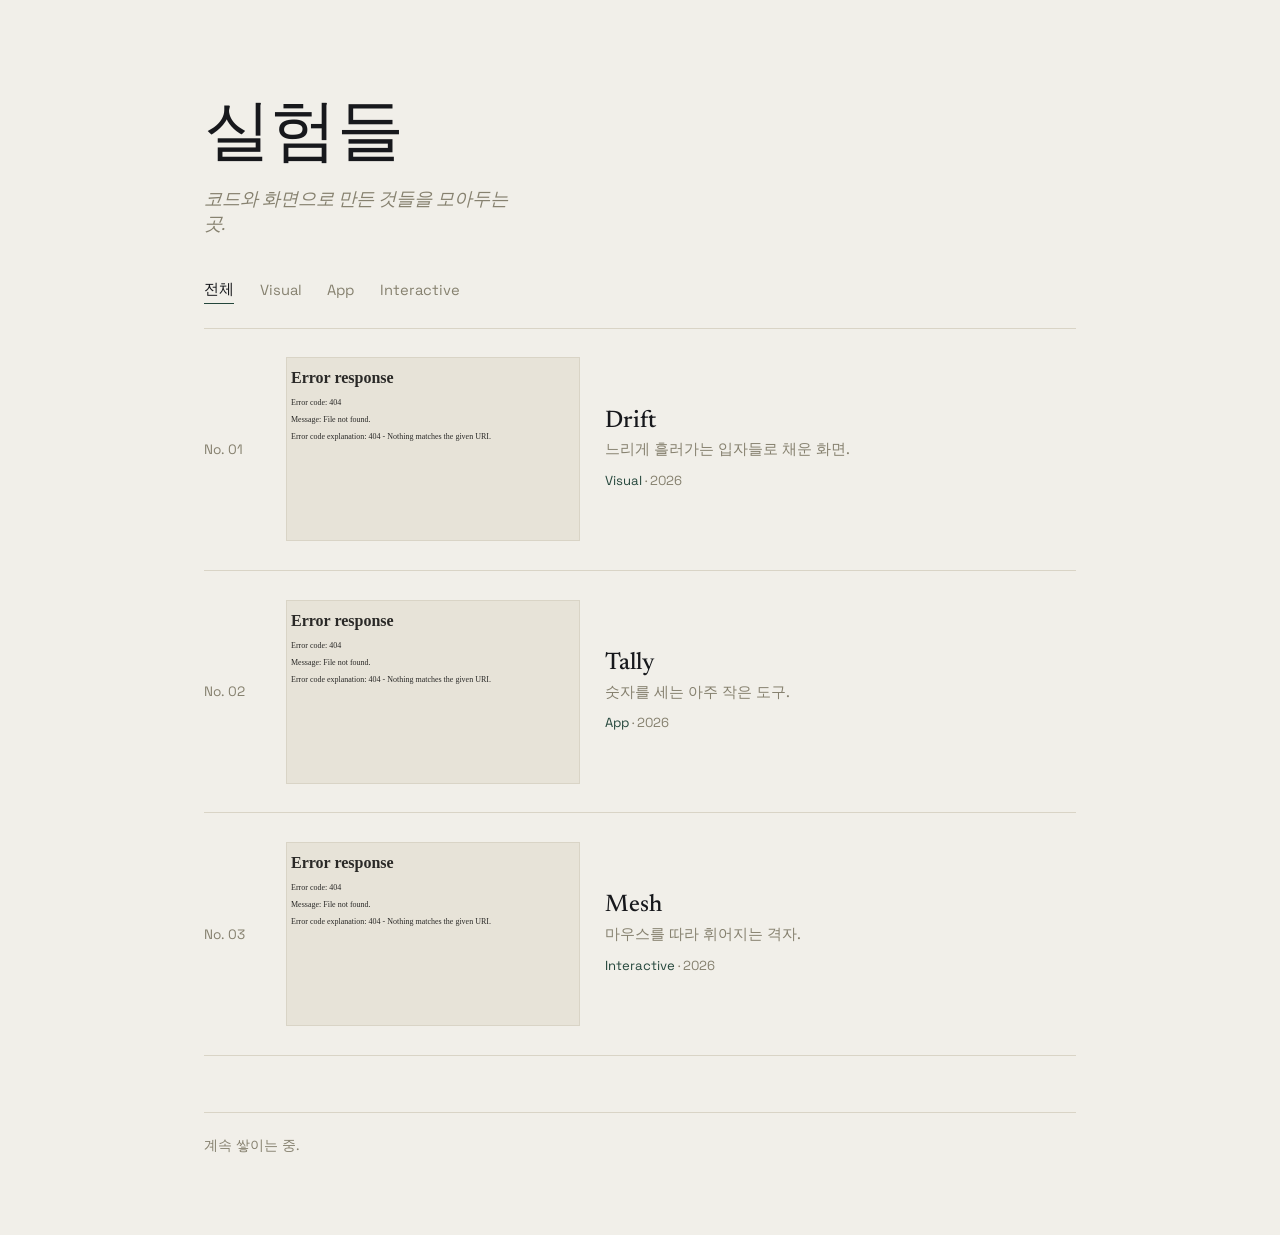
==== index.html @ 13c54392 "Add files via upload" ====
<!DOCTYPE html>
<html lang="ko">
<head>
<meta charset="UTF-8">
<meta name="viewport" content="width=device-width, initial-scale=1.0">
<title>실험들 — Archive of Work</title>
<link rel="preconnect" href="https://fonts.googleapis.com">
<link rel="preconnect" href="https://fonts.gstatic.com" crossorigin>
<link href="https://fonts.googleapis.com/css2?family=Newsreader:ital,opsz,wght@0,6..72,400;0,6..72,500;1,6..72,400&family=Space+Grotesk:wght@400;500&display=swap" rel="stylesheet">
<link rel="stylesheet" href="styles.css">
</head>
<body>

  <div class="stage">

    <header class="intro">
      <h1>실험들</h1>
      <p class="statement">코드와 화면으로 만든 것들을 모아두는 곳.</p>
      <nav class="filters" id="filters" aria-label="분류 필터"></nav>
    </header>

    <main class="catalog" id="catalog" aria-live="polite">
      <!-- works-data.js 의 내용으로 자동 생성됩니다 -->
    </main>

    <footer class="foot">
      <p>계속 쌓이는 중.</p>
    </footer>

  </div>

  <script src="works-data.js"></script>
  <script src="app.js"></script>
</body>
</html>
---- styles.css ----
:root{
  --paper: #F1EFE9;
  --paper-2: #E7E3D8;
  --ink: #17181C;
  --muted: #86816F;
  --line: #D9D4C6;
  --accent: #24463B;
  --accent-soft: rgba(36,70,59,0.10);
  --serif: "Newsreader", serif;
  --sans: "Space Grotesk", sans-serif;
}

*{ box-sizing: border-box; }

html{ background: var(--paper); }

body{
  margin: 0;
  background: var(--paper);
  color: var(--ink);
  font-family: var(--sans);
  -webkit-font-smoothing: antialiased;
}

.stage{
  max-width: 920px;
  margin: 0 auto;
  padding: 6.5rem 1.5rem 5rem;
  opacity: 0;
  transform: translateY(6px);
  animation: rise 0.7s ease forwards;
}

@keyframes rise{
  to{ opacity: 1; transform: translateY(0); }
}

@media (prefers-reduced-motion: reduce){
  .stage{ animation: none; opacity: 1; transform: none; }
}

/* ---------- intro ---------- */

.intro h1{
  font-family: var(--serif);
  font-weight: 500;
  font-size: clamp(2.6rem, 7vw, 4.2rem);
  line-height: 1;
  margin: 0 0 0.9rem;
  letter-spacing: -0.01em;
}

.statement{
  font-family: var(--serif);
  font-style: italic;
  font-size: 1.15rem;
  color: var(--muted);
  margin: 0 0 2.6rem;
  max-width: 32ch;
}

.filters{
  display: flex;
  flex-wrap: wrap;
  gap: 1.6rem;
  padding-bottom: 1.5rem;
  border-bottom: 1px solid var(--line);
}

.filters button{
  font-family: var(--sans);
  font-size: 0.92rem;
  background: none;
  border: none;
  padding: 0.2rem 0;
  color: var(--muted);
  cursor: pointer;
  border-bottom: 1px solid transparent;
}

.filters button:hover{ color: var(--ink); }

.filters button.active{
  color: var(--ink);
  border-bottom-color: var(--accent);
}

/* ---------- catalog ---------- */

.catalog{
  display: flex;
  flex-direction: column;
}

.entry{
  display: grid;
  grid-template-columns: 3.5rem 1fr 1.6fr;
  gap: 1.6rem;
  align-items: center;
  padding: 1.8rem 0;
  border-bottom: 1px solid var(--line);
  text-decoration: none;
  color: inherit;
}

.entry .num{
  font-family: var(--sans);
  font-size: 0.85rem;
  color: var(--muted);
  transition: color 0.2s ease;
}

.entry:hover .num{ color: var(--accent); }

.frame{
  position: relative;
  aspect-ratio: 16 / 10;
  overflow: hidden;
  border: 1px solid var(--line);
  background: var(--paper-2);
}

.frame iframe{
  position: absolute;
  top: 0; left: 0;
  width: 200%;
  height: 200%;
  transform: scale(0.5);
  transform-origin: top left;
  border: 0;
  pointer-events: none;
  filter: grayscale(1) opacity(0.82);
  transition: filter 0.35s ease;
}

.entry:hover .frame iframe{
  filter: grayscale(0) opacity(1);
}

.meta{
  min-width: 0;
}

.meta h2{
  font-family: var(--serif);
  font-weight: 500;
  font-size: 1.5rem;
  margin: 0 0 0.35rem;
}

.meta p{
  margin: 0 0 0.5rem;
  color: var(--muted);
  font-size: 0.95rem;
  line-height: 1.5;
  max-width: 46ch;
}

.meta .line{
  font-size: 0.82rem;
  color: var(--muted);
}

.meta .line .tag{
  color: var(--accent);
}

.empty{
  padding: 2.5rem 0;
  color: var(--muted);
  font-family: var(--serif);
  font-style: italic;
}

/* ---------- footer ---------- */

.foot{
  margin-top: 3.5rem;
  padding-top: 1.5rem;
  border-top: 1px solid var(--line);
  color: var(--muted);
  font-size: 0.85rem;
}

.foot p{ margin: 0; }

/* ---------- responsive ---------- */

@media (max-width: 720px){
  .entry{
    grid-template-columns: 1fr;
    gap: 0.9rem;
  }
  .entry .num{ order: 1; }
  .frame{ order: 2; }
  .meta{ order: 3; }
}
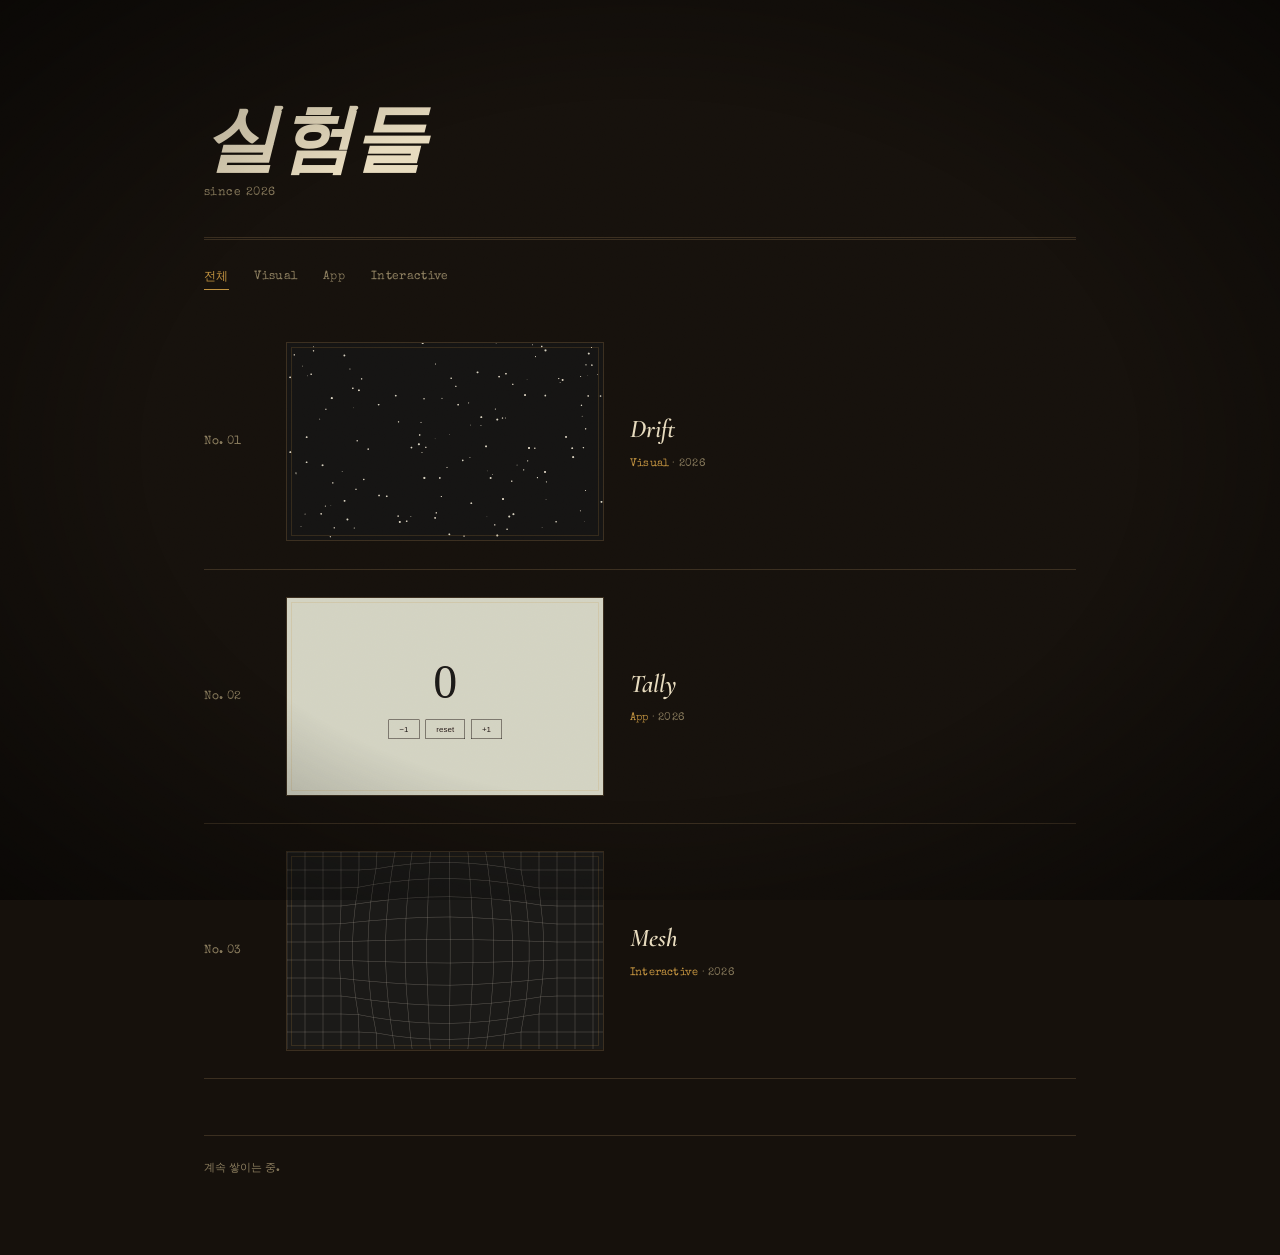
==== commit 11c5d359: "Add files via upload" ====
--- a/index.html
+++ b/index.html
@@ -6,7 +6,7 @@
 <title>실험들 — Archive of Work</title>
 <link rel="preconnect" href="https://fonts.googleapis.com">
 <link rel="preconnect" href="https://fonts.gstatic.com" crossorigin>
-<link href="https://fonts.googleapis.com/css2?family=Newsreader:ital,opsz,wght@0,6..72,400;0,6..72,500;1,6..72,400&family=Space+Grotesk:wght@400;500&display=swap" rel="stylesheet">
+<link href="https://fonts.googleapis.com/css2?family=Cormorant+Garamond:ital,wght@0,400;0,600;1,600&family=Special+Elite&display=swap" rel="stylesheet">
 <link rel="stylesheet" href="styles.css">
 </head>
 <body>
@@ -15,7 +15,8 @@
 
     <header class="intro">
       <h1>실험들</h1>
-      <p class="statement">코드와 화면으로 만든 것들을 모아두는 곳.</p>
+      <p class="dateline">since 2026</p>
+      <hr class="rule">
       <nav class="filters" id="filters" aria-label="분류 필터"></nav>
     </header>
 
--- a/styles.css
+++ b/styles.css
@@ -1,25 +1,47 @@
 :root{
-  --paper: #F1EFE9;
-  --paper-2: #E7E3D8;
-  --ink: #17181C;
-  --muted: #86816F;
-  --line: #D9D4C6;
-  --accent: #24463B;
-  --accent-soft: rgba(36,70,59,0.10);
-  --serif: "Newsreader", serif;
-  --sans: "Space Grotesk", sans-serif;
+  --bg: #16110C;
+  --bg-2: #1F170F;
+  --cream: #E7DBBE;
+  --muted: #8C7E5F;
+  --brass: #C0913F;
+  --line: #3B2F20;
+  --serif: "Cormorant Garamond", serif;
+  --mono: "Special Elite", monospace;
 }
 
 *{ box-sizing: border-box; }
 
-html{ background: var(--paper); }
+html{ background: var(--bg); }
 
 body{
   margin: 0;
-  background: var(--paper);
-  color: var(--ink);
-  font-family: var(--sans);
+  background: var(--bg);
+  color: var(--cream);
+  font-family: var(--serif);
   -webkit-font-smoothing: antialiased;
+  position: relative;
+}
+
+/* film grain overlay */
+body::before{
+  content: "";
+  position: fixed;
+  inset: 0;
+  z-index: 50;
+  pointer-events: none;
+  opacity: 0.05;
+  mix-blend-mode: overlay;
+  background-image: url("data:image/svg+xml;utf8,<svg xmlns='http://www.w3.org/2000/svg'><filter id='n'><feTurbulence type='fractalNoise' baseFrequency='0.85' numOctaves='2' stitchTiles='stitch'/></filter><rect width='100%25' height='100%25' filter='url(%23n)'/></svg>");
+}
+
+/* vignette */
+body::after{
+  content: "";
+  position: fixed;
+  inset: 0;
+  z-index: 49;
+  pointer-events: none;
+  background: radial-gradient(ellipse at center, transparent 55%, rgba(0,0,0,0.55) 100%);
 }
 
 .stage{
@@ -29,6 +51,8 @@
   opacity: 0;
   transform: translateY(6px);
   animation: rise 0.7s ease forwards;
+  position: relative;
+  z-index: 1;
 }
 
 @keyframes rise{
@@ -43,33 +67,42 @@
 
 .intro h1{
   font-family: var(--serif);
-  font-weight: 500;
-  font-size: clamp(2.6rem, 7vw, 4.2rem);
+  font-weight: 600;
+  font-style: italic;
+  font-size: clamp(2.8rem, 7vw, 4.6rem);
   line-height: 1;
-  margin: 0 0 0.9rem;
-  letter-spacing: -0.01em;
-}
-
-.statement{
-  font-family: var(--serif);
-  font-style: italic;
-  font-size: 1.15rem;
-  color: var(--muted);
-  margin: 0 0 2.6rem;
-  max-width: 32ch;
+  margin: 0 0 0.6rem;
+  letter-spacing: 0.01em;
+  color: var(--cream);
+}
+
+.dateline{
+  font-family: var(--mono);
+  font-size: 0.72rem;
+  color: var(--muted);
+  letter-spacing: 0.04em;
+  margin: 0 0 2.4rem;
+}
+
+.rule{
+  border: none;
+  border-top: 1px solid var(--line);
+  border-bottom: 1px solid var(--line);
+  height: 3px;
+  margin: 0 0 1.6rem;
 }
 
 .filters{
   display: flex;
   flex-wrap: wrap;
   gap: 1.6rem;
-  padding-bottom: 1.5rem;
-  border-bottom: 1px solid var(--line);
+  padding-bottom: 1.6rem;
 }
 
 .filters button{
-  font-family: var(--sans);
-  font-size: 0.92rem;
+  font-family: var(--mono);
+  font-size: 0.75rem;
+  letter-spacing: 0.03em;
   background: none;
   border: none;
   padding: 0.2rem 0;
@@ -78,11 +111,11 @@
   border-bottom: 1px solid transparent;
 }
 
-.filters button:hover{ color: var(--ink); }
+.filters button:hover{ color: var(--cream); }
 
 .filters button.active{
-  color: var(--ink);
-  border-bottom-color: var(--accent);
+  color: var(--brass);
+  border-bottom-color: var(--brass);
 }
 
 /* ---------- catalog ---------- */
@@ -94,30 +127,38 @@
 
 .entry{
   display: grid;
-  grid-template-columns: 3.5rem 1fr 1.6fr;
+  grid-template-columns: 3.5rem 1fr 1.4fr;
   gap: 1.6rem;
   align-items: center;
-  padding: 1.8rem 0;
+  padding: 1.7rem 0;
   border-bottom: 1px solid var(--line);
   text-decoration: none;
   color: inherit;
 }
 
 .entry .num{
-  font-family: var(--sans);
-  font-size: 0.85rem;
+  font-family: var(--mono);
+  font-size: 0.72rem;
   color: var(--muted);
   transition: color 0.2s ease;
 }
 
-.entry:hover .num{ color: var(--accent); }
+.entry:hover .num{ color: var(--brass); }
 
 .frame{
   position: relative;
   aspect-ratio: 16 / 10;
   overflow: hidden;
   border: 1px solid var(--line);
-  background: var(--paper-2);
+  background: var(--bg-2);
+}
+
+.frame::after{
+  content: "";
+  position: absolute;
+  inset: 4px;
+  border: 1px solid rgba(192,145,63,0.18);
+  pointer-events: none;
 }
 
 .frame iframe{
@@ -129,13 +170,15 @@
   transform-origin: top left;
   border: 0;
   pointer-events: none;
-  filter: grayscale(1) opacity(0.82);
+  filter: grayscale(1) sepia(0.35) contrast(0.95) brightness(0.85);
   transition: filter 0.35s ease;
 }
 
 .entry:hover .frame iframe{
-  filter: grayscale(0) opacity(1);
-}
+  filter: grayscale(0) sepia(0) contrast(1) brightness(1);
+}
+
+.entry:hover .frame{ border-color: var(--brass); }
 
 .meta{
   min-width: 0;
@@ -143,26 +186,22 @@
 
 .meta h2{
   font-family: var(--serif);
-  font-weight: 500;
-  font-size: 1.5rem;
-  margin: 0 0 0.35rem;
-}
-
-.meta p{
-  margin: 0 0 0.5rem;
-  color: var(--muted);
-  font-size: 0.95rem;
-  line-height: 1.5;
-  max-width: 46ch;
+  font-weight: 600;
+  font-style: italic;
+  font-size: 1.6rem;
+  margin: 0 0 0.4rem;
+  color: var(--cream);
 }
 
 .meta .line{
-  font-size: 0.82rem;
-  color: var(--muted);
+  font-family: var(--mono);
+  font-size: 0.7rem;
+  color: var(--muted);
+  letter-spacing: 0.02em;
 }
 
 .meta .line .tag{
-  color: var(--accent);
+  color: var(--brass);
 }
 
 .empty{
@@ -179,7 +218,8 @@
   padding-top: 1.5rem;
   border-top: 1px solid var(--line);
   color: var(--muted);
-  font-size: 0.85rem;
+  font-family: var(--mono);
+  font-size: 0.7rem;
 }
 
 .foot p{ margin: 0; }
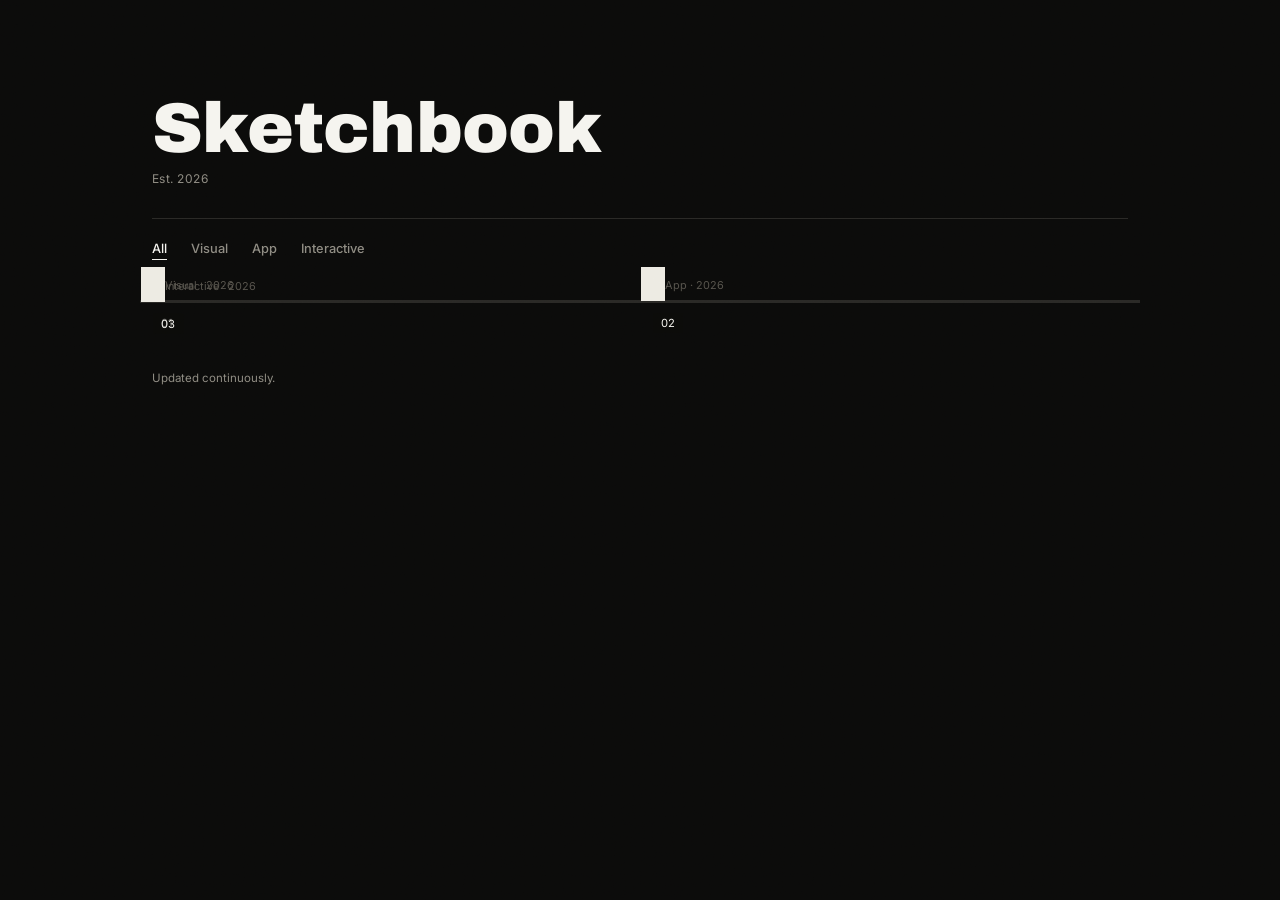
==== commit d870629c: "Add files via upload" ====
--- a/index.html
+++ b/index.html
@@ -3,10 +3,10 @@
 <head>
 <meta charset="UTF-8">
 <meta name="viewport" content="width=device-width, initial-scale=1.0">
-<title>실험들 — Archive of Work</title>
+<title>Sketchbook</title>
 <link rel="preconnect" href="https://fonts.googleapis.com">
 <link rel="preconnect" href="https://fonts.gstatic.com" crossorigin>
-<link href="https://fonts.googleapis.com/css2?family=Cormorant+Garamond:ital,wght@0,400;0,600;1,600&family=Special+Elite&display=swap" rel="stylesheet">
+<link href="https://fonts.googleapis.com/css2?family=Archivo:ital,wght@0,400;0,600;0,900&family=Inter:wght@400;500&display=swap" rel="stylesheet">
 <link rel="stylesheet" href="styles.css">
 </head>
 <body>
@@ -14,18 +14,17 @@
   <div class="stage">
 
     <header class="intro">
-      <h1>실험들</h1>
-      <p class="dateline">since 2026</p>
-      <hr class="rule">
-      <nav class="filters" id="filters" aria-label="분류 필터"></nav>
+      <h1>Sketchbook</h1>
+      <p class="dateline">Est. 2026</p>
+      <nav class="filters" id="filters" aria-label="Filter"></nav>
     </header>
 
     <main class="catalog" id="catalog" aria-live="polite">
-      <!-- works-data.js 의 내용으로 자동 생성됩니다 -->
+      <!-- generated from works-data.js -->
     </main>
 
     <footer class="foot">
-      <p>계속 쌓이는 중.</p>
+      <p>Updated continuously.</p>
     </footer>
 
   </div>
--- a/styles.css
+++ b/styles.css
@@ -1,12 +1,12 @@
 :root{
-  --bg: #16110C;
-  --bg-2: #1F170F;
-  --cream: #E7DBBE;
-  --muted: #8C7E5F;
-  --brass: #C0913F;
-  --line: #3B2F20;
-  --serif: "Cormorant Garamond", serif;
-  --mono: "Special Elite", monospace;
+  --bg: #0B0B0A;
+  --bg-2: #151513;
+  --paper: #EDEBE3;
+  --white: #F5F4EF;
+  --gray: #8E8B82;
+  --line: #2A2926;
+  --display: "Archivo", sans-serif;
+  --sans: "Inter", sans-serif;
 }
 
 *{ box-sizing: border-box; }
@@ -16,8 +16,8 @@
 body{
   margin: 0;
   background: var(--bg);
-  color: var(--cream);
-  font-family: var(--serif);
+  color: var(--white);
+  font-family: var(--sans);
   -webkit-font-smoothing: antialiased;
   position: relative;
 }
@@ -29,25 +29,15 @@
   inset: 0;
   z-index: 50;
   pointer-events: none;
-  opacity: 0.05;
+  opacity: 0.09;
   mix-blend-mode: overlay;
-  background-image: url("data:image/svg+xml;utf8,<svg xmlns='http://www.w3.org/2000/svg'><filter id='n'><feTurbulence type='fractalNoise' baseFrequency='0.85' numOctaves='2' stitchTiles='stitch'/></filter><rect width='100%25' height='100%25' filter='url(%23n)'/></svg>");
-}
-
-/* vignette */
-body::after{
-  content: "";
-  position: fixed;
-  inset: 0;
-  z-index: 49;
-  pointer-events: none;
-  background: radial-gradient(ellipse at center, transparent 55%, rgba(0,0,0,0.55) 100%);
+  background-image: url("data:image/svg+xml;utf8,<svg xmlns='http://www.w3.org/2000/svg'><filter id='n'><feTurbulence type='fractalNoise' baseFrequency='0.9' numOctaves='2' stitchTiles='stitch'/></filter><rect width='100%25' height='100%25' filter='url(%23n)'/></svg>");
 }
 
 .stage{
-  max-width: 920px;
+  max-width: 1040px;
   margin: 0 auto;
-  padding: 6.5rem 1.5rem 5rem;
+  padding: 6rem 1.25rem 5rem;
   opacity: 0;
   transform: translateY(6px);
   animation: rise 0.7s ease forwards;
@@ -65,100 +55,76 @@
 
 /* ---------- intro ---------- */
 
+.intro{ padding: 0 0.75rem; margin-bottom: 2.5rem; }
+
 .intro h1{
-  font-family: var(--serif);
-  font-weight: 600;
-  font-style: italic;
-  font-size: clamp(2.8rem, 7vw, 4.6rem);
-  line-height: 1;
-  margin: 0 0 0.6rem;
-  letter-spacing: 0.01em;
-  color: var(--cream);
+  font-family: var(--display);
+  font-weight: 900;
+  font-size: clamp(2.6rem, 6.5vw, 4.4rem);
+  line-height: 0.95;
+  margin: 0 0 0.5rem;
+  letter-spacing: -0.01em;
+  color: var(--white);
 }
 
 .dateline{
-  font-family: var(--mono);
-  font-size: 0.72rem;
-  color: var(--muted);
+  font-family: var(--sans);
+  font-size: 0.75rem;
+  color: var(--gray);
   letter-spacing: 0.04em;
-  margin: 0 0 2.4rem;
-}
-
-.rule{
-  border: none;
-  border-top: 1px solid var(--line);
-  border-bottom: 1px solid var(--line);
-  height: 3px;
-  margin: 0 0 1.6rem;
+  margin: 0 0 2rem;
 }
 
 .filters{
   display: flex;
   flex-wrap: wrap;
-  gap: 1.6rem;
-  padding-bottom: 1.6rem;
+  gap: 1.5rem;
+  padding-top: 1.25rem;
+  border-top: 1px solid var(--line);
 }
 
 .filters button{
-  font-family: var(--mono);
-  font-size: 0.75rem;
-  letter-spacing: 0.03em;
+  font-family: var(--sans);
+  font-weight: 500;
+  font-size: 0.8rem;
   background: none;
   border: none;
-  padding: 0.2rem 0;
-  color: var(--muted);
+  padding: 0.15rem 0;
+  color: var(--gray);
   cursor: pointer;
   border-bottom: 1px solid transparent;
 }
 
-.filters button:hover{ color: var(--cream); }
+.filters button:hover{ color: var(--white); }
 
 .filters button.active{
-  color: var(--brass);
-  border-bottom-color: var(--brass);
-}
-
-/* ---------- catalog ---------- */
+  color: var(--white);
+  border-bottom-color: var(--white);
+}
+
+/* ---------- catalog grid ---------- */
 
 .catalog{
-  display: flex;
-  flex-direction: column;
+  display: grid;
+  grid-template-columns: 1fr 1fr;
+  gap: 1px;
+  background: var(--line);
+  border: 1px solid var(--line);
 }
 
 .entry{
-  display: grid;
-  grid-template-columns: 3.5rem 1fr 1.4fr;
-  gap: 1.6rem;
-  align-items: center;
-  padding: 1.7rem 0;
-  border-bottom: 1px solid var(--line);
+  position: relative;
+  display: block;
+  background: var(--bg);
   text-decoration: none;
   color: inherit;
 }
 
-.entry .num{
-  font-family: var(--mono);
-  font-size: 0.72rem;
-  color: var(--muted);
-  transition: color 0.2s ease;
-}
-
-.entry:hover .num{ color: var(--brass); }
-
 .frame{
   position: relative;
-  aspect-ratio: 16 / 10;
+  aspect-ratio: 4 / 3;
   overflow: hidden;
-  border: 1px solid var(--line);
   background: var(--bg-2);
-}
-
-.frame::after{
-  content: "";
-  position: absolute;
-  inset: 4px;
-  border: 1px solid rgba(192,145,63,0.18);
-  pointer-events: none;
 }
 
 .frame iframe{
@@ -170,68 +136,80 @@
   transform-origin: top left;
   border: 0;
   pointer-events: none;
-  filter: grayscale(1) sepia(0.35) contrast(0.95) brightness(0.85);
-  transition: filter 0.35s ease;
+  filter: grayscale(1) contrast(1.08) brightness(0.92) blur(1.4px);
+  transition: filter 0.5s ease;
 }
 
 .entry:hover .frame iframe{
-  filter: grayscale(0) sepia(0) contrast(1) brightness(1);
-}
-
-.entry:hover .frame{ border-color: var(--brass); }
-
-.meta{
-  min-width: 0;
-}
-
-.meta h2{
-  font-family: var(--serif);
+  filter: grayscale(0.55) contrast(1.05) brightness(1) blur(0px);
+}
+
+.index{
+  position: absolute;
+  top: 0.75rem;
+  left: 0.75rem;
+  font-family: var(--sans);
+  font-size: 0.7rem;
+  color: var(--white);
+  background: rgba(11,11,10,0.55);
+  padding: 0.2rem 0.5rem;
+  letter-spacing: 0.03em;
+  z-index: 2;
+}
+
+.label{
+  position: absolute;
+  left: 0; right: 0; bottom: 0;
+  background: var(--paper);
+  color: var(--bg);
+  display: flex;
+  align-items: baseline;
+  justify-content: space-between;
+  gap: 0.75rem;
+  padding: 0.55rem 0.75rem;
+  z-index: 2;
+}
+
+.label .title{
+  font-family: var(--display);
   font-weight: 600;
-  font-style: italic;
-  font-size: 1.6rem;
-  margin: 0 0 0.4rem;
-  color: var(--cream);
-}
-
-.meta .line{
-  font-family: var(--mono);
-  font-size: 0.7rem;
-  color: var(--muted);
-  letter-spacing: 0.02em;
-}
-
-.meta .line .tag{
-  color: var(--brass);
+  font-size: 0.95rem;
+  text-transform: uppercase;
+  letter-spacing: 0.01em;
+  white-space: nowrap;
+  overflow: hidden;
+  text-overflow: ellipsis;
+}
+
+.label .meta{
+  font-family: var(--sans);
+  font-size: 0.68rem;
+  color: #56534C;
+  white-space: nowrap;
 }
 
 .empty{
-  padding: 2.5rem 0;
-  color: var(--muted);
-  font-family: var(--serif);
-  font-style: italic;
+  grid-column: 1 / -1;
+  padding: 3rem 0.75rem;
+  color: var(--gray);
+  font-family: var(--sans);
+  border: none;
+  background: var(--bg);
 }
 
 /* ---------- footer ---------- */
 
 .foot{
-  margin-top: 3.5rem;
-  padding-top: 1.5rem;
-  border-top: 1px solid var(--line);
-  color: var(--muted);
-  font-family: var(--mono);
-  font-size: 0.7rem;
+  margin-top: 3rem;
+  padding: 1.25rem 0.75rem 0;
+  color: var(--gray);
+  font-size: 0.72rem;
 }
 
 .foot p{ margin: 0; }
 
 /* ---------- responsive ---------- */
 
-@media (max-width: 720px){
-  .entry{
-    grid-template-columns: 1fr;
-    gap: 0.9rem;
-  }
-  .entry .num{ order: 1; }
-  .frame{ order: 2; }
-  .meta{ order: 3; }
-}
+@media (max-width: 640px){
+  .catalog{ grid-template-columns: 1fr; }
+}
